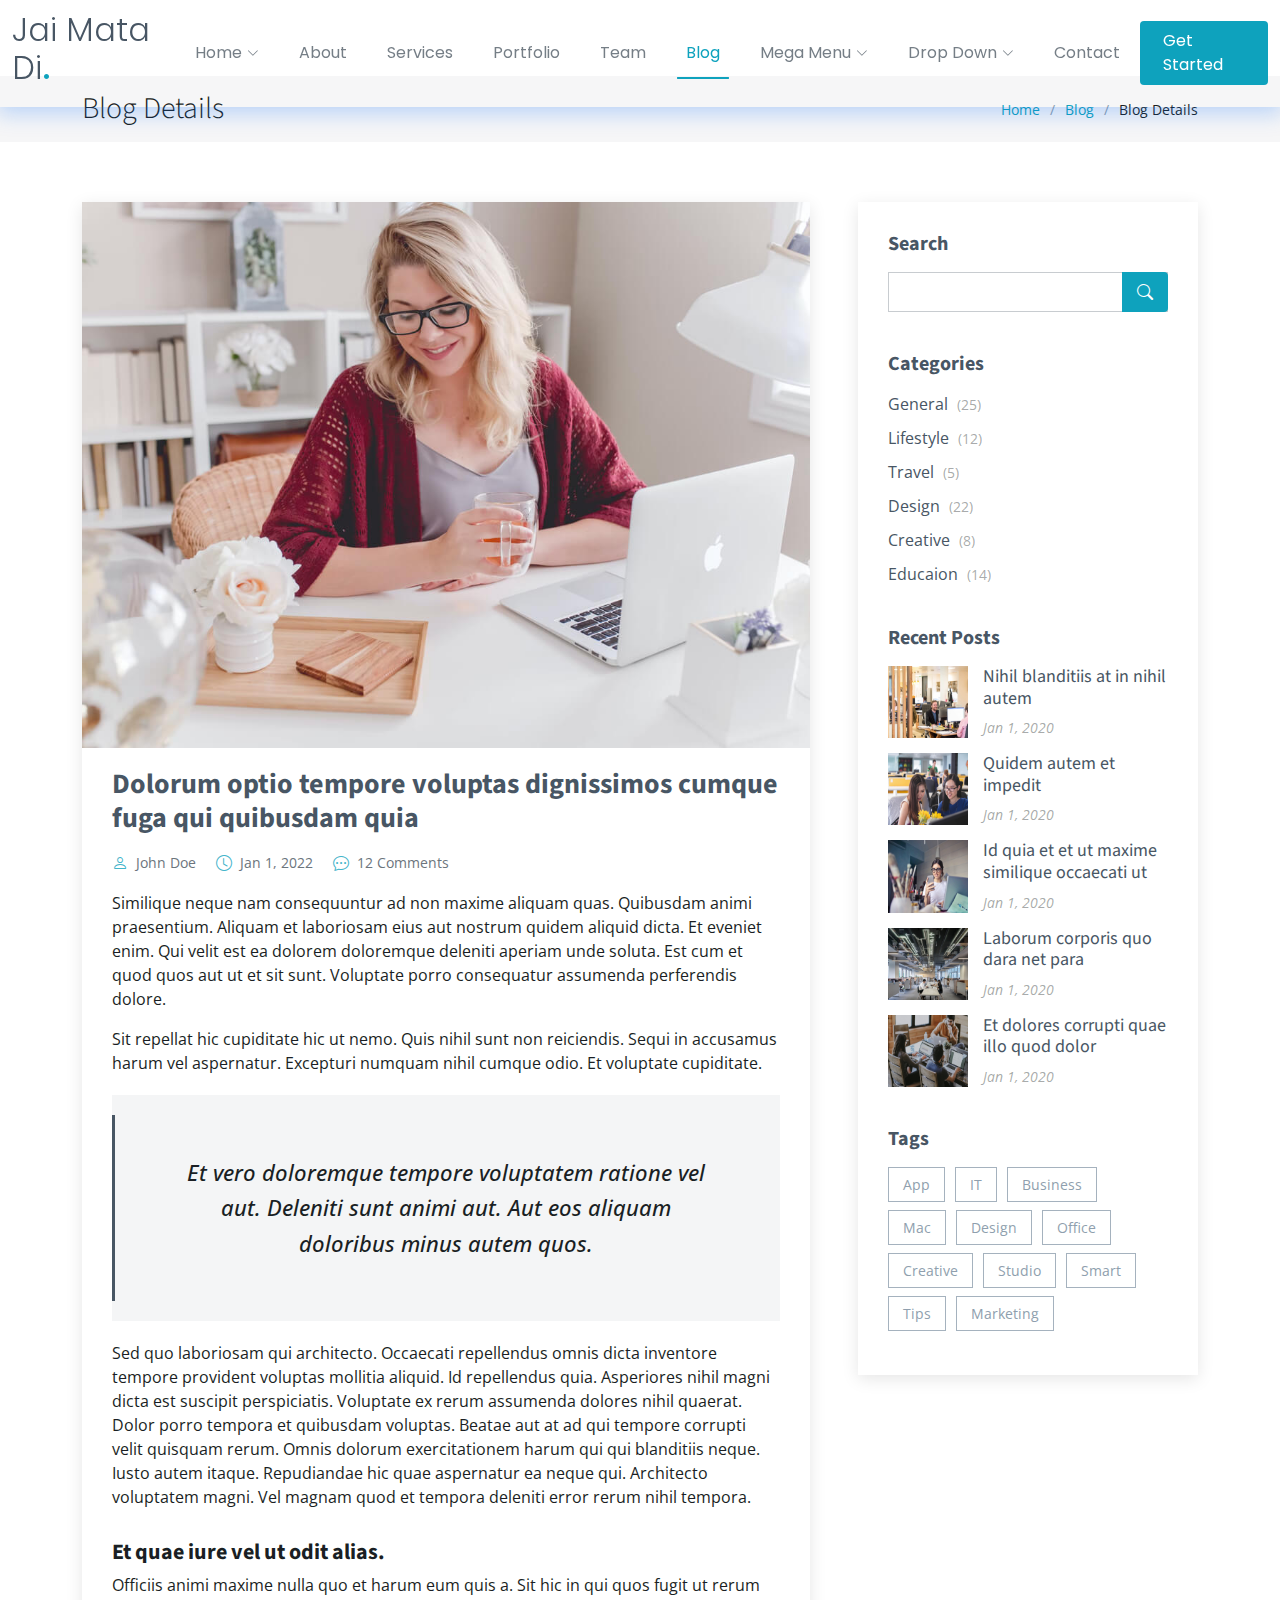
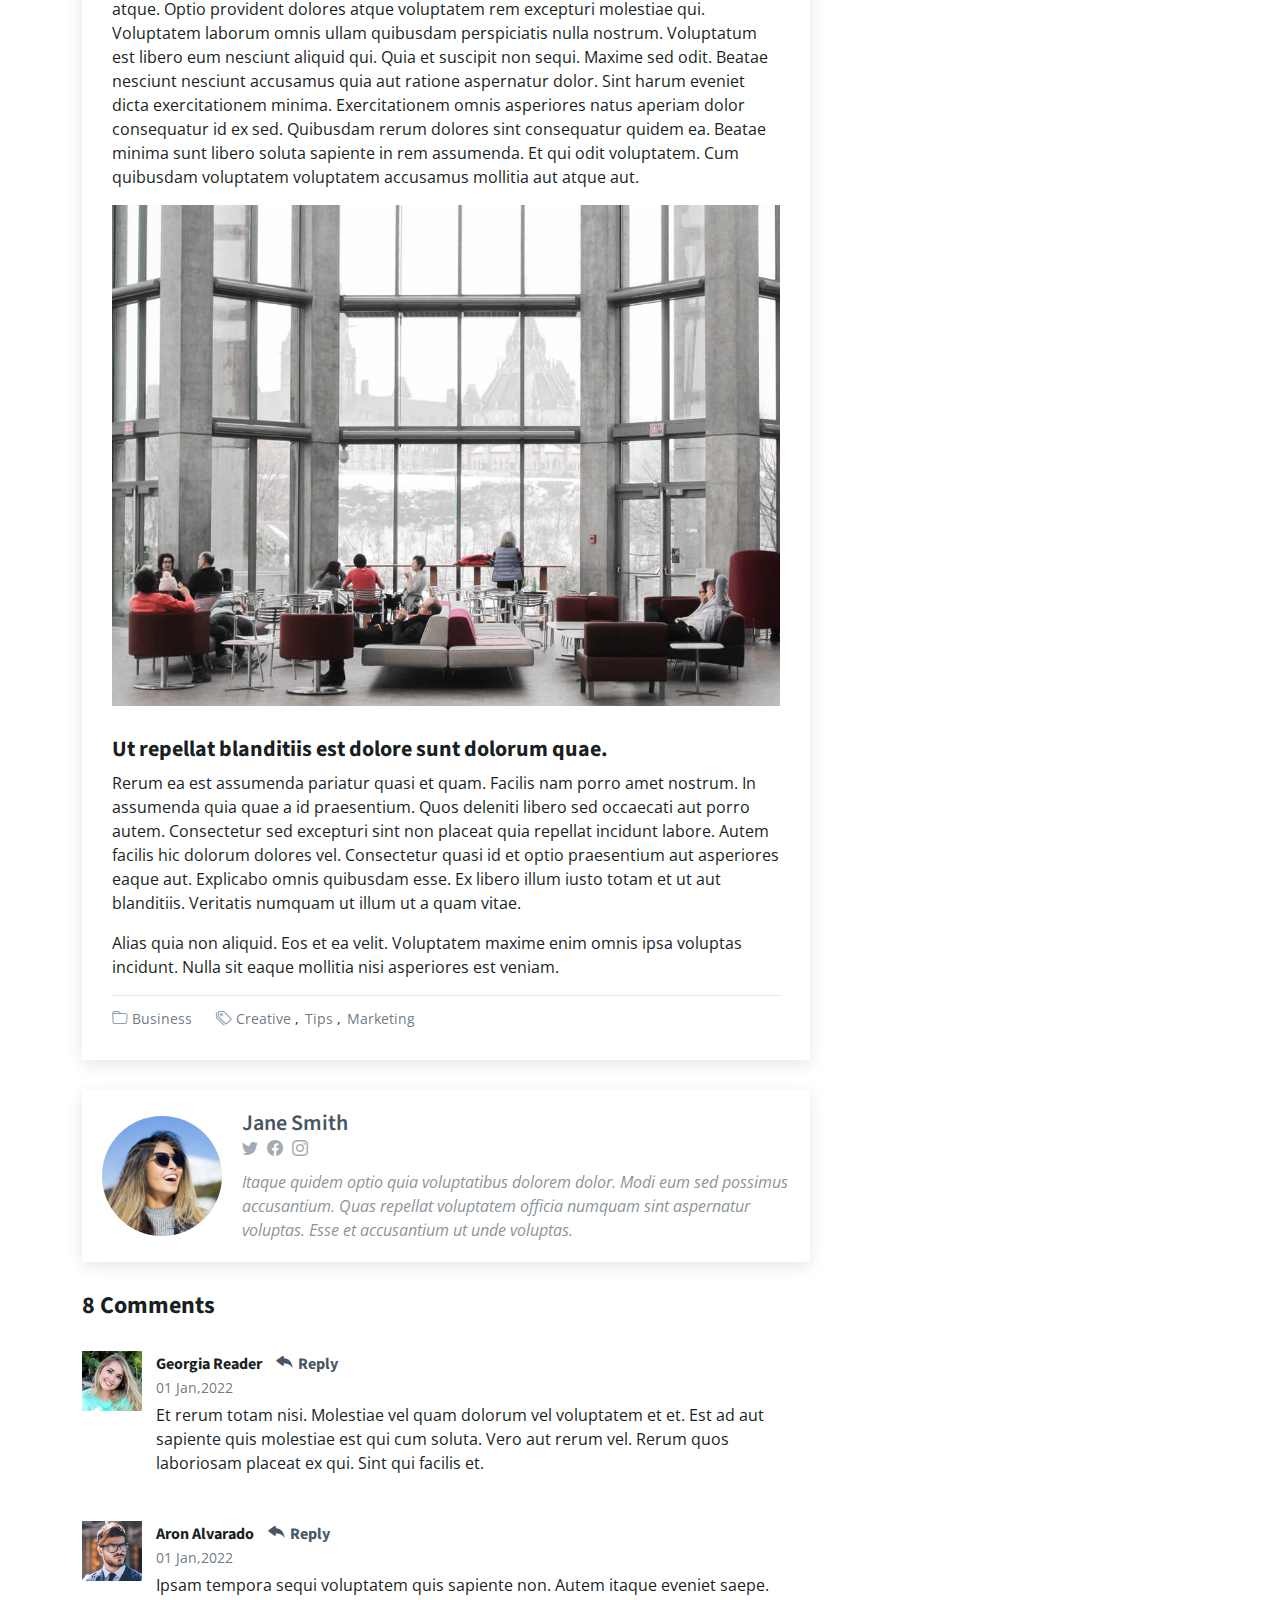
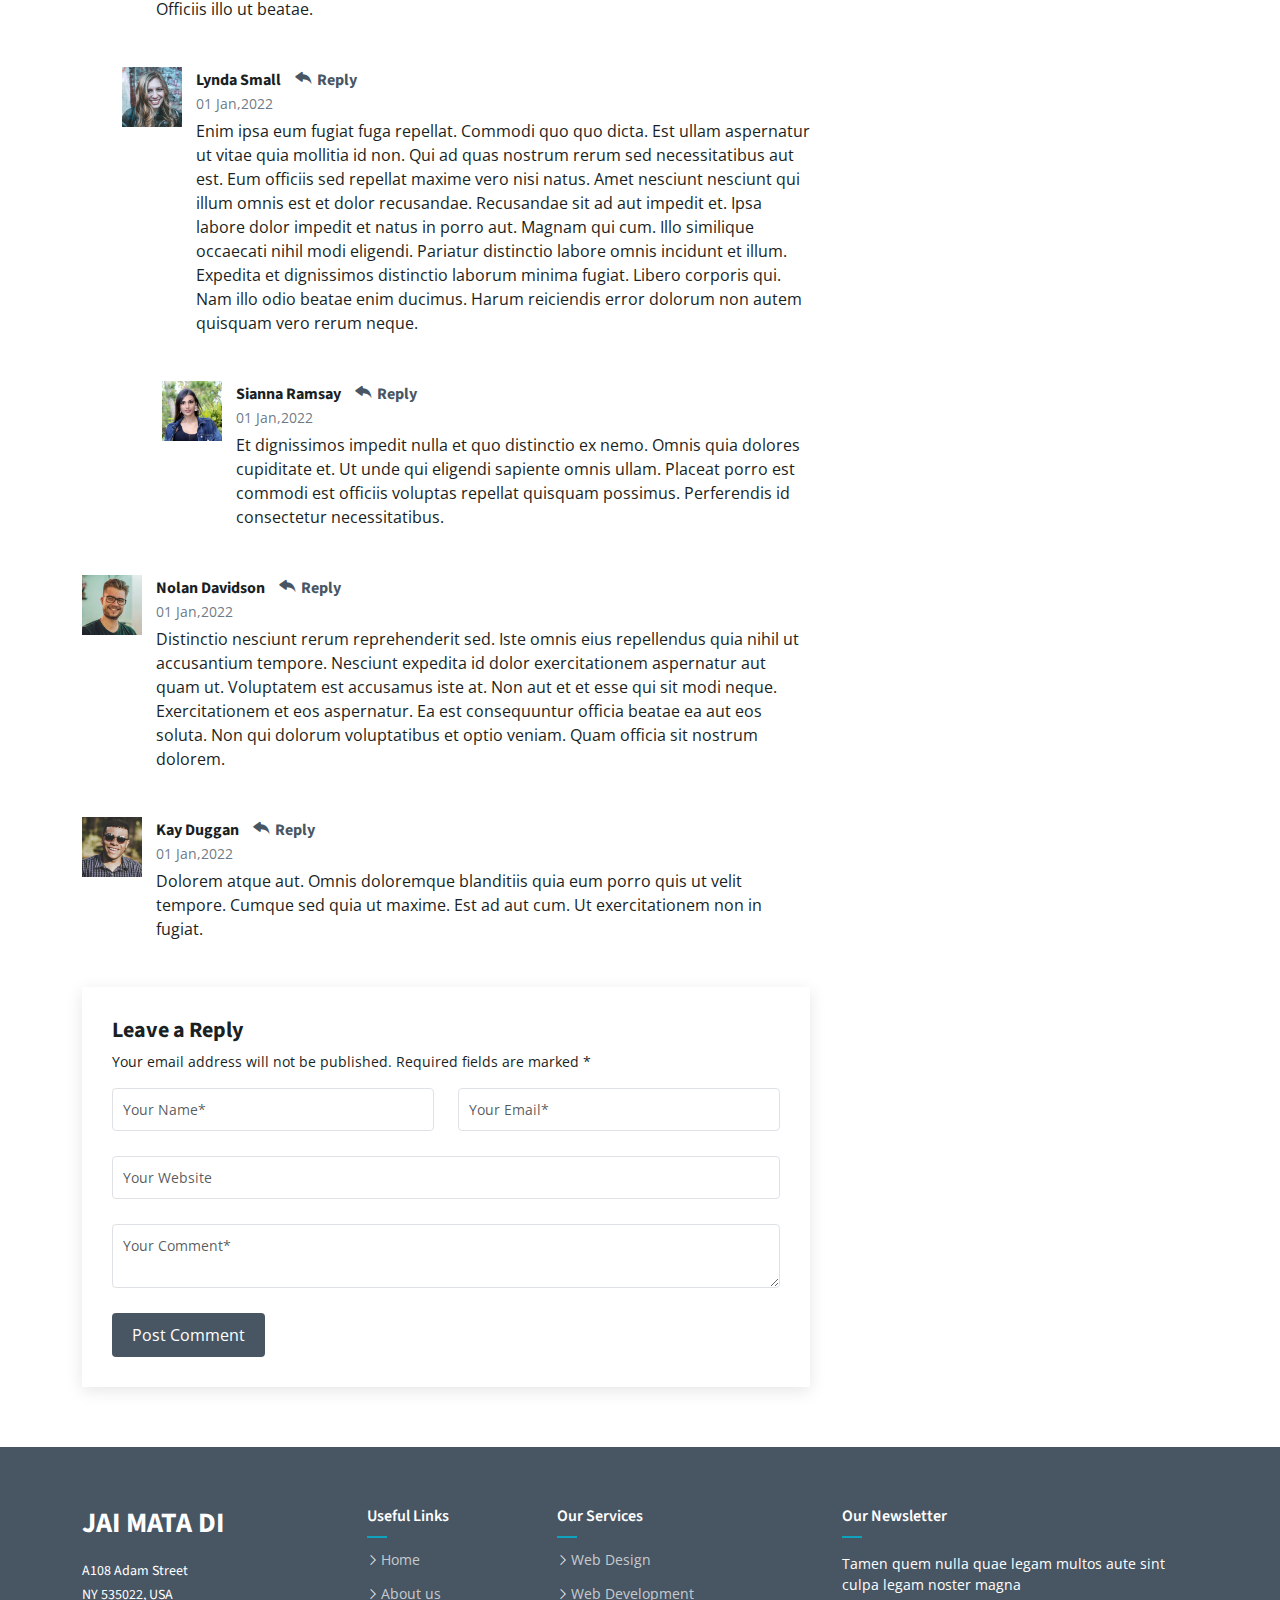
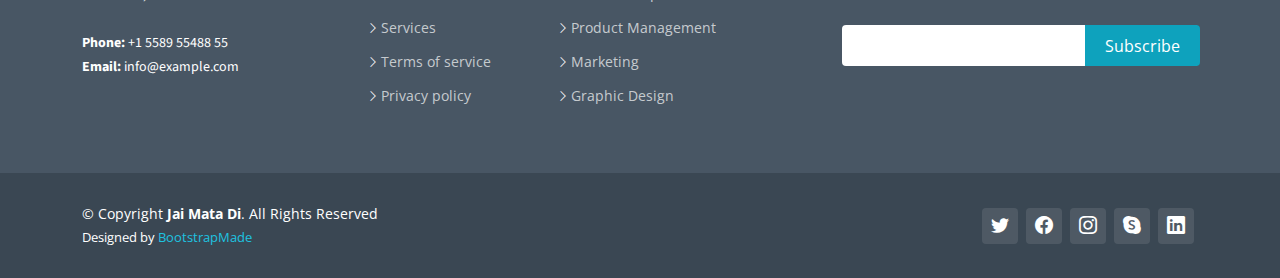
==== blog-details.html @ a46ed7bd "updated" ====
<!DOCTYPE html>
<html lang="en">

<head>
  <meta charset="utf-8">
  <meta content="width=device-width, initial-scale=1.0" name="viewport">

  <title>Blog Details - Jai Mata Di Bootstrap Template</title>
  <meta content="" name="description">
  <meta content="" name="keywords">

  <!-- Favicons -->
  <link href="assets/img/favicon.png" rel="icon">
  <link href="assets/img/apple-touch-icon.png" rel="apple-touch-icon">

  <!-- Google Fonts -->
  <link rel="preconnect" href="https://fonts.googleapis.com">
  <link rel="preconnect" href="https://fonts.gstatic.com" crossorigin>
  <link href="https://fonts.googleapis.com/css2?family=Open+Sans:ital,wght@0,300;0,400;0,500;0,600;0,700;1,300;1,400;1,500;1,600;1,700&family=Poppins:ital,wght@0,300;0,400;0,500;0,600;0,700;1,300;1,400;1,500;1,600;1,700&family=Source+Sans+Pro:ital,wght@0,300;0,400;0,600;0,700;1,300;1,400;1,600;1,700&display=swap" rel="stylesheet">

  <!-- Vendor CSS Files -->
  <link href="assets/vendor/bootstrap/css/bootstrap.min.css" rel="stylesheet">
  <link href="assets/vendor/bootstrap-icons/bootstrap-icons.css" rel="stylesheet">
  <link href="assets/vendor/aos/aos.css" rel="stylesheet">
  <link href="assets/vendor/glightbox/css/glightbox.min.css" rel="stylesheet">
  <link href="assets/vendor/swiper/swiper-bundle.min.css" rel="stylesheet">

  <!-- Variables CSS Files. Uncomment your preferred color scheme -->
  <link href="assets/css/variables.css" rel="stylesheet">
  <!-- <link href="assets/css/variables-blue.css" rel="stylesheet"> -->
  <!-- <link href="assets/css/variables-green.css" rel="stylesheet"> -->
  <!-- <link href="assets/css/variables-orange.css" rel="stylesheet"> -->
  <!-- <link href="assets/css/variables-purple.css" rel="stylesheet"> -->
  <!-- <link href="assets/css/variables-red.css" rel="stylesheet"> -->
  <!-- <link href="assets/css/variables-pink.css" rel="stylesheet"> -->

  <!-- Template Main CSS File -->
  <link href="assets/css/main.css" rel="stylesheet">

  <!-- =======================================================
  * Template Name: Jai Mata Di
  * Updated: Jan 29 2024 with Bootstrap v5.3.2
  * Template URL: https://bootstrapmade.com/Jai Mata Di-bootstrap-business-template/
  * Author: BootstrapMade.com
  * License: https://bootstrapmade.com/license/
  ======================================================== -->
</head>

<body>

  <!-- ======= Header ======= -->
  <header id="header" class="header fixed-top" data-scrollto-offset="0">
    <div class="container-fluid d-flex align-items-center justify-content-between">

      <a href="index.html" class="logo d-flex align-items-center scrollto me-auto me-lg-0">
        <!-- Uncomment the line below if you also wish to use an image logo -->
        <!-- <img src="assets/img/logo.png" alt=""> -->
        <h1>Jai Mata Di<span>.</span></h1>
      </a>

      <nav id="navbar" class="navbar">
        <ul>

          <li class="dropdown"><a href="#"><span>Home</span> <i class="bi bi-chevron-down dropdown-indicator"></i></a>
            <ul>
              <li><a href="index.html">Home 1 - index.html</a></li>
              <li><a href="index-2.html">Home 2 - index-2.html</a></li>
              <li><a href="index-3.html">Home 3 - index-3.html</a></li>
              <li><a href="index-4.html">Home 4 - index-4.html</a></li>
            </ul>
          </li>

          <li><a class="nav-link scrollto" href="index.html#about">About</a></li>
          <li><a class="nav-link scrollto" href="index.html#services">Services</a></li>
          <li><a class="nav-link scrollto" href="index.html#portfolio">Portfolio</a></li>
          <li><a class="nav-link scrollto" href="index.html#team">Team</a></li>
          <li><a href="blog.html" class="active">Blog</a></li>
          <li class="dropdown megamenu"><a href="#"><span>Mega Menu</span> <i class="bi bi-chevron-down dropdown-indicator"></i></a>
            <ul>
              <li>
                <a href="#">Column 1 link 1</a>
                <a href="#">Column 1 link 2</a>
                <a href="#">Column 1 link 3</a>
              </li>
              <li>
                <a href="#">Column 2 link 1</a>
                <a href="#">Column 2 link 2</a>
                <a href="#">Column 3 link 3</a>
              </li>
              <li>
                <a href="#">Column 3 link 1</a>
                <a href="#">Column 3 link 2</a>
                <a href="#">Column 3 link 3</a>
              </li>
              <li>
                <a href="#">Column 4 link 1</a>
                <a href="#">Column 4 link 2</a>
                <a href="#">Column 4 link 3</a>
              </li>
            </ul>
          </li>
          <li class="dropdown"><a href="#"><span>Drop Down</span> <i class="bi bi-chevron-down dropdown-indicator"></i></a>
            <ul>
              <li><a href="#">Drop Down 1</a></li>
              <li class="dropdown"><a href="#"><span>Deep Drop Down</span> <i class="bi bi-chevron-down dropdown-indicator"></i></a>
                <ul>
                  <li><a href="#">Deep Drop Down 1</a></li>
                  <li><a href="#">Deep Drop Down 2</a></li>
                  <li><a href="#">Deep Drop Down 3</a></li>
                  <li><a href="#">Deep Drop Down 4</a></li>
                  <li><a href="#">Deep Drop Down 5</a></li>
                </ul>
              </li>
              <li><a href="#">Drop Down 2</a></li>
              <li><a href="#">Drop Down 3</a></li>
              <li><a href="#">Drop Down 4</a></li>
            </ul>
          </li>
          <li><a class="nav-link scrollto" href="index.html#contact">Contact</a></li>
        </ul>
        <i class="bi bi-list mobile-nav-toggle d-none"></i>
      </nav><!-- .navbar -->

      <a class="btn-getstarted scrollto" href="index.html#about">Get Started</a>

    </div>
  </header><!-- End Header -->

  <main id="main">

    <!-- ======= Breadcrumbs ======= -->
    <div class="breadcrumbs">
      <div class="container">

        <div class="d-flex justify-content-between align-items-center">
          <h2>Blog Details</h2>
          <ol>
            <li><a href="index.html">Home</a></li>
            <li><a href="blog.html">Blog</a></li>
            <li>Blog Details</li>
          </ol>
        </div>

      </div>
    </div><!-- End Breadcrumbs -->

    <!-- ======= Blog Details Section ======= -->
    <section id="blog" class="blog">
      <div class="container" data-aos="fade-up">

        <div class="row g-5">

          <div class="col-lg-8">

            <article class="blog-details">

              <div class="post-img">
                <img src="assets/img/blog/blog-1.jpg" alt="" class="img-fluid">
              </div>

              <h2 class="title">Dolorum optio tempore voluptas dignissimos cumque fuga qui quibusdam quia</h2>

              <div class="meta-top">
                <ul>
                  <li class="d-flex align-items-center"><i class="bi bi-person"></i> <a href="blog-details.html">John Doe</a></li>
                  <li class="d-flex align-items-center"><i class="bi bi-clock"></i> <a href="blog-details.html"><time datetime="2020-01-01">Jan 1, 2022</time></a></li>
                  <li class="d-flex align-items-center"><i class="bi bi-chat-dots"></i> <a href="blog-details.html">12 Comments</a></li>
                </ul>
              </div><!-- End meta top -->

              <div class="content">
                <p>
                  Similique neque nam consequuntur ad non maxime aliquam quas. Quibusdam animi praesentium. Aliquam et laboriosam eius aut nostrum quidem aliquid dicta.
                  Et eveniet enim. Qui velit est ea dolorem doloremque deleniti aperiam unde soluta. Est cum et quod quos aut ut et sit sunt. Voluptate porro consequatur assumenda perferendis dolore.
                </p>

                <p>
                  Sit repellat hic cupiditate hic ut nemo. Quis nihil sunt non reiciendis. Sequi in accusamus harum vel aspernatur. Excepturi numquam nihil cumque odio. Et voluptate cupiditate.
                </p>

                <blockquote>
                  <p>
                    Et vero doloremque tempore voluptatem ratione vel aut. Deleniti sunt animi aut. Aut eos aliquam doloribus minus autem quos.
                  </p>
                </blockquote>

                <p>
                  Sed quo laboriosam qui architecto. Occaecati repellendus omnis dicta inventore tempore provident voluptas mollitia aliquid. Id repellendus quia. Asperiores nihil magni dicta est suscipit perspiciatis. Voluptate ex rerum assumenda dolores nihil quaerat.
                  Dolor porro tempora et quibusdam voluptas. Beatae aut at ad qui tempore corrupti velit quisquam rerum. Omnis dolorum exercitationem harum qui qui blanditiis neque.
                  Iusto autem itaque. Repudiandae hic quae aspernatur ea neque qui. Architecto voluptatem magni. Vel magnam quod et tempora deleniti error rerum nihil tempora.
                </p>

                <h3>Et quae iure vel ut odit alias.</h3>
                <p>
                  Officiis animi maxime nulla quo et harum eum quis a. Sit hic in qui quos fugit ut rerum atque. Optio provident dolores atque voluptatem rem excepturi molestiae qui. Voluptatem laborum omnis ullam quibusdam perspiciatis nulla nostrum. Voluptatum est libero eum nesciunt aliquid qui.
                  Quia et suscipit non sequi. Maxime sed odit. Beatae nesciunt nesciunt accusamus quia aut ratione aspernatur dolor. Sint harum eveniet dicta exercitationem minima. Exercitationem omnis asperiores natus aperiam dolor consequatur id ex sed. Quibusdam rerum dolores sint consequatur quidem ea.
                  Beatae minima sunt libero soluta sapiente in rem assumenda. Et qui odit voluptatem. Cum quibusdam voluptatem voluptatem accusamus mollitia aut atque aut.
                </p>
                <img src="assets/img/blog/blog-inside-post.jpg" class="img-fluid" alt="">

                <h3>Ut repellat blanditiis est dolore sunt dolorum quae.</h3>
                <p>
                  Rerum ea est assumenda pariatur quasi et quam. Facilis nam porro amet nostrum. In assumenda quia quae a id praesentium. Quos deleniti libero sed occaecati aut porro autem. Consectetur sed excepturi sint non placeat quia repellat incidunt labore. Autem facilis hic dolorum dolores vel.
                  Consectetur quasi id et optio praesentium aut asperiores eaque aut. Explicabo omnis quibusdam esse. Ex libero illum iusto totam et ut aut blanditiis. Veritatis numquam ut illum ut a quam vitae.
                </p>
                <p>
                  Alias quia non aliquid. Eos et ea velit. Voluptatem maxime enim omnis ipsa voluptas incidunt. Nulla sit eaque mollitia nisi asperiores est veniam.
                </p>

              </div><!-- End post content -->

              <div class="meta-bottom">
                <i class="bi bi-folder"></i>
                <ul class="cats">
                  <li><a href="#">Business</a></li>
                </ul>

                <i class="bi bi-tags"></i>
                <ul class="tags">
                  <li><a href="#">Creative</a></li>
                  <li><a href="#">Tips</a></li>
                  <li><a href="#">Marketing</a></li>
                </ul>
              </div><!-- End meta bottom -->

            </article><!-- End blog post -->

            <div class="post-author d-flex align-items-center">
              <img src="assets/img/blog/blog-author.jpg" class="rounded-circle flex-shrink-0" alt="">
              <div>
                <h4>Jane Smith</h4>
                <div class="social-links">
                  <a href="https://twitters.com/#"><i class="bi bi-twitter"></i></a>
                  <a href="https://facebook.com/#"><i class="bi bi-facebook"></i></a>
                  <a href="https://instagram.com/#"><i class="biu bi-instagram"></i></a>
                </div>
                <p>
                  Itaque quidem optio quia voluptatibus dolorem dolor. Modi eum sed possimus accusantium. Quas repellat voluptatem officia numquam sint aspernatur voluptas. Esse et accusantium ut unde voluptas.
                </p>
              </div>
            </div><!-- End post author -->

            <div class="comments">

              <h4 class="comments-count">8 Comments</h4>

              <div id="comment-1" class="comment">
                <div class="d-flex">
                  <div class="comment-img"><img src="assets/img/blog/comments-1.jpg" alt=""></div>
                  <div>
                    <h5><a href="">Georgia Reader</a> <a href="#" class="reply"><i class="bi bi-reply-fill"></i> Reply</a></h5>
                    <time datetime="2020-01-01">01 Jan,2022</time>
                    <p>
                      Et rerum totam nisi. Molestiae vel quam dolorum vel voluptatem et et. Est ad aut sapiente quis molestiae est qui cum soluta.
                      Vero aut rerum vel. Rerum quos laboriosam placeat ex qui. Sint qui facilis et.
                    </p>
                  </div>
                </div>
              </div><!-- End comment #1 -->

              <div id="comment-2" class="comment">
                <div class="d-flex">
                  <div class="comment-img"><img src="assets/img/blog/comments-2.jpg" alt=""></div>
                  <div>
                    <h5><a href="">Aron Alvarado</a> <a href="#" class="reply"><i class="bi bi-reply-fill"></i> Reply</a></h5>
                    <time datetime="2020-01-01">01 Jan,2022</time>
                    <p>
                      Ipsam tempora sequi voluptatem quis sapiente non. Autem itaque eveniet saepe. Officiis illo ut beatae.
                    </p>
                  </div>
                </div>

                <div id="comment-reply-1" class="comment comment-reply">
                  <div class="d-flex">
                    <div class="comment-img"><img src="assets/img/blog/comments-3.jpg" alt=""></div>
                    <div>
                      <h5><a href="">Lynda Small</a> <a href="#" class="reply"><i class="bi bi-reply-fill"></i> Reply</a></h5>
                      <time datetime="2020-01-01">01 Jan,2022</time>
                      <p>
                        Enim ipsa eum fugiat fuga repellat. Commodi quo quo dicta. Est ullam aspernatur ut vitae quia mollitia id non. Qui ad quas nostrum rerum sed necessitatibus aut est. Eum officiis sed repellat maxime vero nisi natus. Amet nesciunt nesciunt qui illum omnis est et dolor recusandae.

                        Recusandae sit ad aut impedit et. Ipsa labore dolor impedit et natus in porro aut. Magnam qui cum. Illo similique occaecati nihil modi eligendi. Pariatur distinctio labore omnis incidunt et illum. Expedita et dignissimos distinctio laborum minima fugiat.

                        Libero corporis qui. Nam illo odio beatae enim ducimus. Harum reiciendis error dolorum non autem quisquam vero rerum neque.
                      </p>
                    </div>
                  </div>

                  <div id="comment-reply-2" class="comment comment-reply">
                    <div class="d-flex">
                      <div class="comment-img"><img src="assets/img/blog/comments-4.jpg" alt=""></div>
                      <div>
                        <h5><a href="">Sianna Ramsay</a> <a href="#" class="reply"><i class="bi bi-reply-fill"></i> Reply</a></h5>
                        <time datetime="2020-01-01">01 Jan,2022</time>
                        <p>
                          Et dignissimos impedit nulla et quo distinctio ex nemo. Omnis quia dolores cupiditate et. Ut unde qui eligendi sapiente omnis ullam. Placeat porro est commodi est officiis voluptas repellat quisquam possimus. Perferendis id consectetur necessitatibus.
                        </p>
                      </div>
                    </div>

                  </div><!-- End comment reply #2-->

                </div><!-- End comment reply #1-->

              </div><!-- End comment #2-->

              <div id="comment-3" class="comment">
                <div class="d-flex">
                  <div class="comment-img"><img src="assets/img/blog/comments-5.jpg" alt=""></div>
                  <div>
                    <h5><a href="">Nolan Davidson</a> <a href="#" class="reply"><i class="bi bi-reply-fill"></i> Reply</a></h5>
                    <time datetime="2020-01-01">01 Jan,2022</time>
                    <p>
                      Distinctio nesciunt rerum reprehenderit sed. Iste omnis eius repellendus quia nihil ut accusantium tempore. Nesciunt expedita id dolor exercitationem aspernatur aut quam ut. Voluptatem est accusamus iste at.
                      Non aut et et esse qui sit modi neque. Exercitationem et eos aspernatur. Ea est consequuntur officia beatae ea aut eos soluta. Non qui dolorum voluptatibus et optio veniam. Quam officia sit nostrum dolorem.
                    </p>
                  </div>
                </div>

              </div><!-- End comment #3 -->

              <div id="comment-4" class="comment">
                <div class="d-flex">
                  <div class="comment-img"><img src="assets/img/blog/comments-6.jpg" alt=""></div>
                  <div>
                    <h5><a href="">Kay Duggan</a> <a href="#" class="reply"><i class="bi bi-reply-fill"></i> Reply</a></h5>
                    <time datetime="2020-01-01">01 Jan,2022</time>
                    <p>
                      Dolorem atque aut. Omnis doloremque blanditiis quia eum porro quis ut velit tempore. Cumque sed quia ut maxime. Est ad aut cum. Ut exercitationem non in fugiat.
                    </p>
                  </div>
                </div>

              </div><!-- End comment #4 -->

              <div class="reply-form">

                <h4>Leave a Reply</h4>
                <p>Your email address will not be published. Required fields are marked * </p>
                <form action="">
                  <div class="row">
                    <div class="col-md-6 form-group">
                      <input name="name" type="text" class="form-control" placeholder="Your Name*">
                    </div>
                    <div class="col-md-6 form-group">
                      <input name="email" type="text" class="form-control" placeholder="Your Email*">
                    </div>
                  </div>
                  <div class="row">
                    <div class="col form-group">
                      <input name="website" type="text" class="form-control" placeholder="Your Website">
                    </div>
                  </div>
                  <div class="row">
                    <div class="col form-group">
                      <textarea name="comment" class="form-control" placeholder="Your Comment*"></textarea>
                    </div>
                  </div>
                  <button type="submit" class="btn btn-primary">Post Comment</button>

                </form>

              </div>

            </div><!-- End blog comments -->

          </div>

          <div class="col-lg-4">

            <div class="sidebar">

              <div class="sidebar-item search-form">
                <h3 class="sidebar-title">Search</h3>
                <form action="" class="mt-3">
                  <input type="text">
                  <button type="submit"><i class="bi bi-search"></i></button>
                </form>
              </div><!-- End sidebar search formn-->

              <div class="sidebar-item categories">
                <h3 class="sidebar-title">Categories</h3>
                <ul class="mt-3">
                  <li><a href="#">General <span>(25)</span></a></li>
                  <li><a href="#">Lifestyle <span>(12)</span></a></li>
                  <li><a href="#">Travel <span>(5)</span></a></li>
                  <li><a href="#">Design <span>(22)</span></a></li>
                  <li><a href="#">Creative <span>(8)</span></a></li>
                  <li><a href="#">Educaion <span>(14)</span></a></li>
                </ul>
              </div><!-- End sidebar categories-->

              <div class="sidebar-item recent-posts">
                <h3 class="sidebar-title">Recent Posts</h3>

                <div class="mt-3">

                  <div class="post-item mt-3">
                    <img src="assets/img/blog/blog-recent-1.jpg" alt="" class="flex-shrink-0">
                    <div>
                      <h4><a href="blog-post.html">Nihil blanditiis at in nihil autem</a></h4>
                      <time datetime="2020-01-01">Jan 1, 2020</time>
                    </div>
                  </div><!-- End recent post item-->

                  <div class="post-item">
                    <img src="assets/img/blog/blog-recent-2.jpg" alt="" class="flex-shrink-0">
                    <div>
                      <h4><a href="blog-post.html">Quidem autem et impedit</a></h4>
                      <time datetime="2020-01-01">Jan 1, 2020</time>
                    </div>
                  </div><!-- End recent post item-->

                  <div class="post-item">
                    <img src="assets/img/blog/blog-recent-3.jpg" alt="" class="flex-shrink-0">
                    <div>
                      <h4><a href="blog-post.html">Id quia et et ut maxime similique occaecati ut</a></h4>
                      <time datetime="2020-01-01">Jan 1, 2020</time>
                    </div>
                  </div><!-- End recent post item-->

                  <div class="post-item">
                    <img src="assets/img/blog/blog-recent-4.jpg" alt="" class="flex-shrink-0">
                    <div>
                      <h4><a href="blog-post.html">Laborum corporis quo dara net para</a></h4>
                      <time datetime="2020-01-01">Jan 1, 2020</time>
                    </div>
                  </div><!-- End recent post item-->

                  <div class="post-item">
                    <img src="assets/img/blog/blog-recent-5.jpg" alt="" class="flex-shrink-0">
                    <div>
                      <h4><a href="blog-post.html">Et dolores corrupti quae illo quod dolor</a></h4>
                      <time datetime="2020-01-01">Jan 1, 2020</time>
                    </div>
                  </div><!-- End recent post item-->

                </div>

              </div><!-- End sidebar recent posts-->

              <div class="sidebar-item tags">
                <h3 class="sidebar-title">Tags</h3>
                <ul class="mt-3">
                  <li><a href="#">App</a></li>
                  <li><a href="#">IT</a></li>
                  <li><a href="#">Business</a></li>
                  <li><a href="#">Mac</a></li>
                  <li><a href="#">Design</a></li>
                  <li><a href="#">Office</a></li>
                  <li><a href="#">Creative</a></li>
                  <li><a href="#">Studio</a></li>
                  <li><a href="#">Smart</a></li>
                  <li><a href="#">Tips</a></li>
                  <li><a href="#">Marketing</a></li>
                </ul>
              </div><!-- End sidebar tags-->

            </div><!-- End Blog Sidebar -->

          </div>
        </div>

      </div>
    </section><!-- End Blog Details Section -->

  </main><!-- End #main -->

  <!-- ======= Footer ======= -->
  <footer id="footer" class="footer">

    <div class="footer-content">
      <div class="container">
        <div class="row">

          <div class="col-lg-3 col-md-6">
            <div class="footer-info">
              <h3>Jai Mata Di</h3>
              <p>
                A108 Adam Street <br>
                NY 535022, USA<br><br>
                <strong>Phone:</strong> +1 5589 55488 55<br>
                <strong>Email:</strong> info@example.com<br>
              </p>
            </div>
          </div>

          <div class="col-lg-2 col-md-6 footer-links">
            <h4>Useful Links</h4>
            <ul>
              <li><i class="bi bi-chevron-right"></i> <a href="#">Home</a></li>
              <li><i class="bi bi-chevron-right"></i> <a href="#">About us</a></li>
              <li><i class="bi bi-chevron-right"></i> <a href="#">Services</a></li>
              <li><i class="bi bi-chevron-right"></i> <a href="#">Terms of service</a></li>
              <li><i class="bi bi-chevron-right"></i> <a href="#">Privacy policy</a></li>
            </ul>
          </div>

          <div class="col-lg-3 col-md-6 footer-links">
            <h4>Our Services</h4>
            <ul>
              <li><i class="bi bi-chevron-right"></i> <a href="#">Web Design</a></li>
              <li><i class="bi bi-chevron-right"></i> <a href="#">Web Development</a></li>
              <li><i class="bi bi-chevron-right"></i> <a href="#">Product Management</a></li>
              <li><i class="bi bi-chevron-right"></i> <a href="#">Marketing</a></li>
              <li><i class="bi bi-chevron-right"></i> <a href="#">Graphic Design</a></li>
            </ul>
          </div>

          <div class="col-lg-4 col-md-6 footer-newsletter">
            <h4>Our Newsletter</h4>
            <p>Tamen quem nulla quae legam multos aute sint culpa legam noster magna</p>
            <form action="" method="post">
              <input type="email" name="email"><input type="submit" value="Subscribe">
            </form>

          </div>

        </div>
      </div>
    </div>

    <div class="footer-legal text-center">
      <div class="container d-flex flex-column flex-lg-row justify-content-center justify-content-lg-between align-items-center">

        <div class="d-flex flex-column align-items-center align-items-lg-start">
          <div class="copyright">
            &copy; Copyright <strong><span>Jai Mata Di</span></strong>. All Rights Reserved
          </div>
          <div class="credits">
            <!-- All the links in the footer should remain intact. -->
            <!-- You can delete the links only if you purchased the pro version. -->
            <!-- Licensing information: https://bootstrapmade.com/license/ -->
            <!-- Purchase the pro version with working PHP/AJAX contact form: https://bootstrapmade.com/Jai Mata Di-bootstrap-business-template/ -->
            Designed by <a href="https://bootstrapmade.com/">BootstrapMade</a>
          </div>
        </div>

        <div class="social-links order-first order-lg-last mb-3 mb-lg-0">
          <a href="#" class="twitter"><i class="bi bi-twitter"></i></a>
          <a href="#" class="facebook"><i class="bi bi-facebook"></i></a>
          <a href="#" class="instagram"><i class="bi bi-instagram"></i></a>
          <a href="#" class="google-plus"><i class="bi bi-skype"></i></a>
          <a href="#" class="linkedin"><i class="bi bi-linkedin"></i></a>
        </div>

      </div>
    </div>

  </footer><!-- End Footer -->

  <a href="#" class="scroll-top d-flex align-items-center justify-content-center"><i class="bi bi-arrow-up-short"></i></a>

  <div id="preloader"></div>

  <!-- Vendor JS Files -->
  <script src="assets/vendor/bootstrap/js/bootstrap.bundle.min.js"></script>
  <script src="assets/vendor/aos/aos.js"></script>
  <script src="assets/vendor/glightbox/js/glightbox.min.js"></script>
  <script src="assets/vendor/isotope-layout/isotope.pkgd.min.js"></script>
  <script src="assets/vendor/swiper/swiper-bundle.min.js"></script>
  <script src="assets/vendor/php-email-form/validate.js"></script>

  <!-- Template Main JS File -->
  <script src="assets/js/main.js"></script>

</body>

</html>
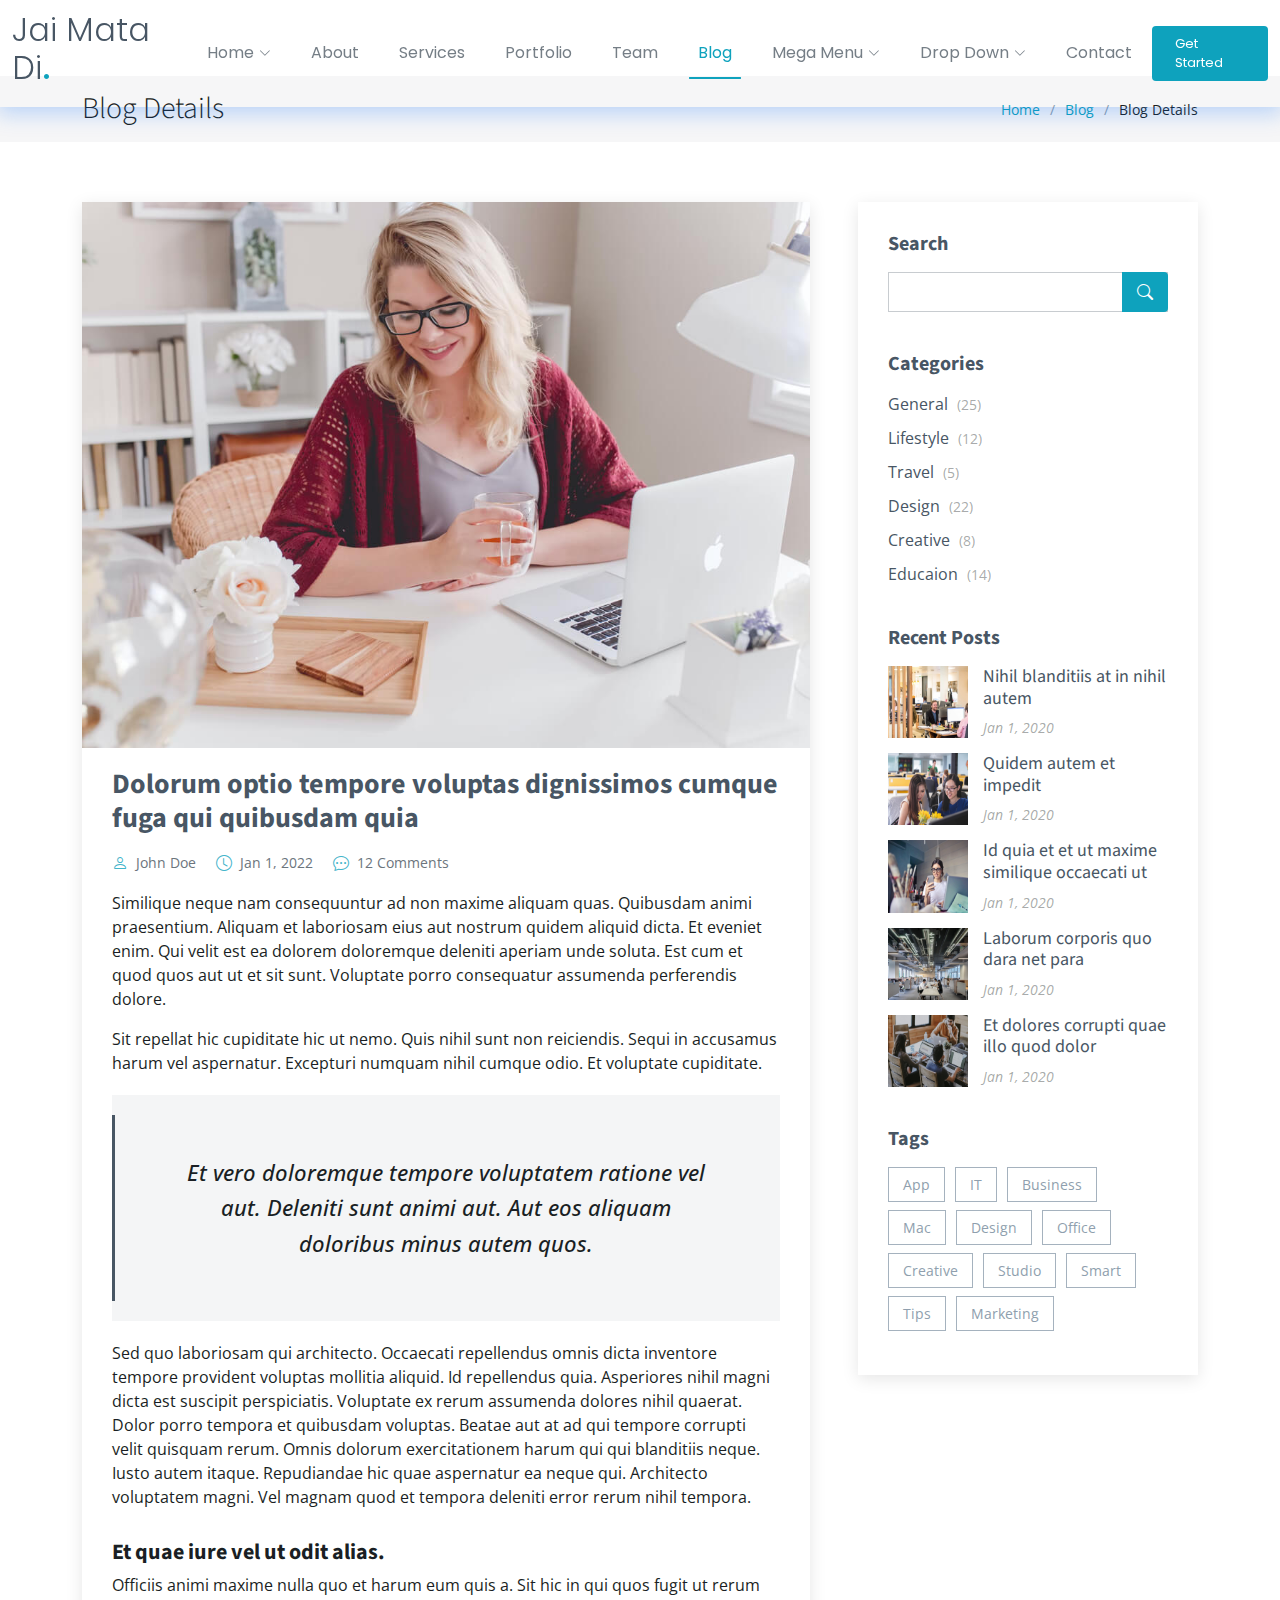
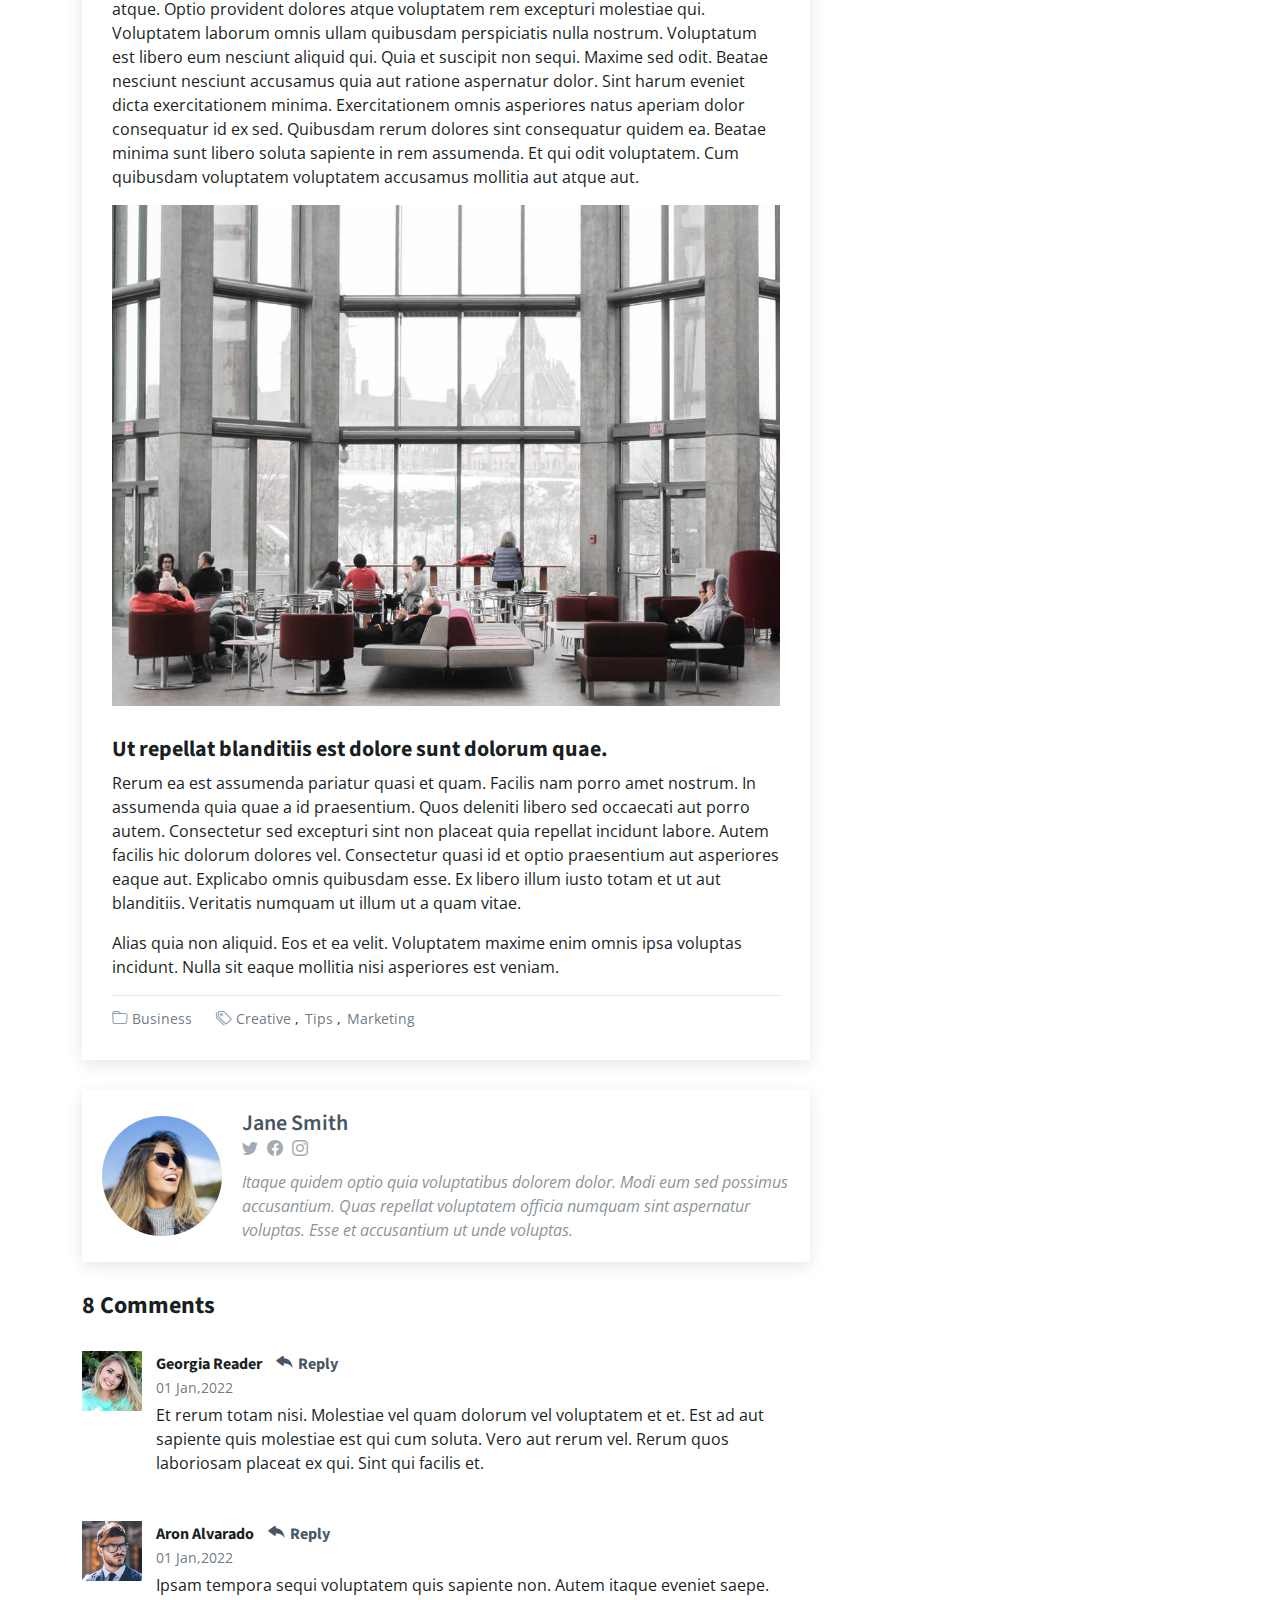
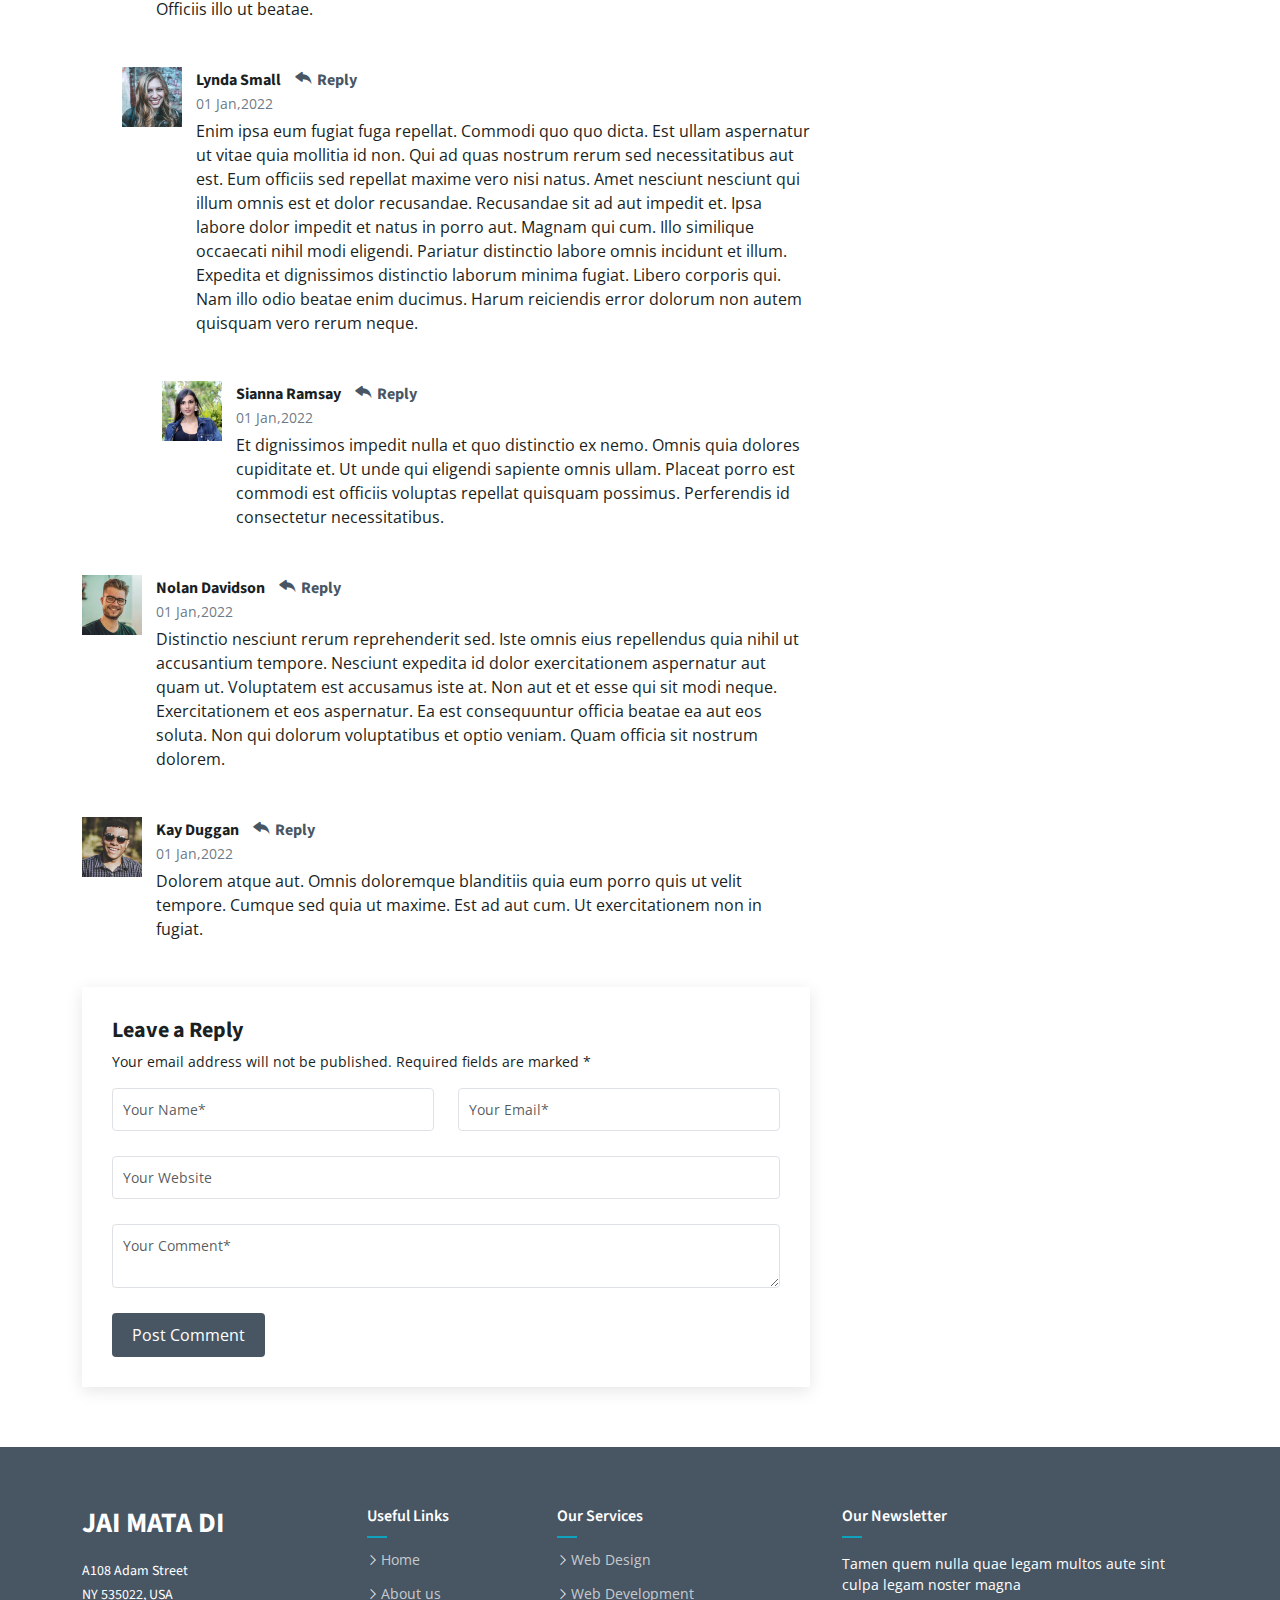
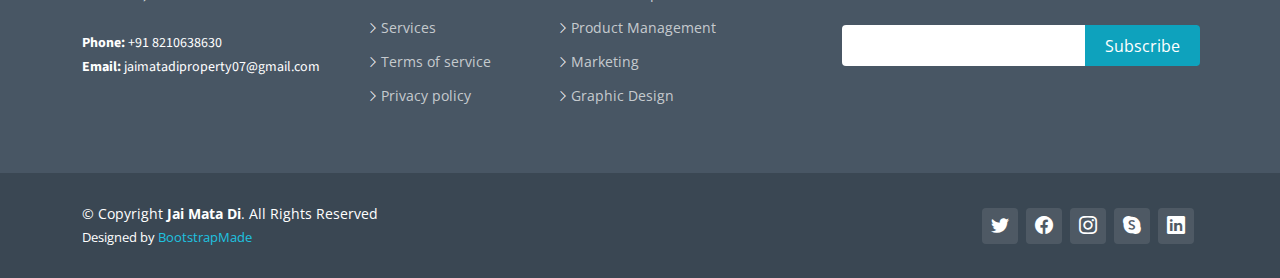
==== commit c4f8763e: "updated" ====
--- a/blog-details.html
+++ b/blog-details.html
@@ -54,7 +54,7 @@
 
       <a href="index.html" class="logo d-flex align-items-center scrollto me-auto me-lg-0">
         <!-- Uncomment the line below if you also wish to use an image logo -->
-        <!-- <img src="assets/img/logo.png" alt=""> -->
+        <!-- <img src="assets/img/logoR.png" alt=""> -->
         <h1>Jai Mata Di<span>.</span></h1>
       </a>
 
@@ -479,8 +479,8 @@
               <p>
                 A108 Adam Street <br>
                 NY 535022, USA<br><br>
-                <strong>Phone:</strong> +1 5589 55488 55<br>
-                <strong>Email:</strong> info@example.com<br>
+                <strong>Phone:</strong> +91 8210638630<br>
+                <strong>Email:</strong> jaimatadiproperty07@gmail.com<br>
               </p>
             </div>
           </div>
--- a/assets/css/main.css
+++ b/assets/css/main.css
@@ -228,6 +228,13 @@
   margin-right: 6px;
 }
 
+/* Responsive styles */
+@media only screen and (max-width: 600px) {
+  .logo img {
+      max-width: 80%;
+  }
+}
+
 .header .logo h1 {
   font-size: 32px;
   font-weight: 300;
@@ -242,7 +249,7 @@
 
 .header .btn-getstarted,
 .header .btn-getstarted:focus {
-  font-size: 16px;
+  font-size: 0.8rem;
   color: var(--color-white);
   background: var(--color-primary);
   padding: 8px 23px;
@@ -559,11 +566,12 @@
 --------------------------------------------------------------*/
 .hero-animated {
   width: 100%;
-  min-height: 100vh;
-  /* background: url("../img/hero-bg.png") center center; */
+  min-height: 50vh;
+  background: url("../img/hero-bg.png")  ;
   background-size: cover;
   position: relative;
-  padding: 120px 0 60px;
+  /* padding: 120px 0 60px; */
+  padding: 100px 0 0px;
 }
 
 .hero-animated h2 {
@@ -604,7 +612,8 @@
 
 @media (max-width: 575px) {
   .hero-animated .animated {
-    max-width: 80%;
+    /* //max-width: 80%; */
+    max-width: 100%;
   }
 }
 
